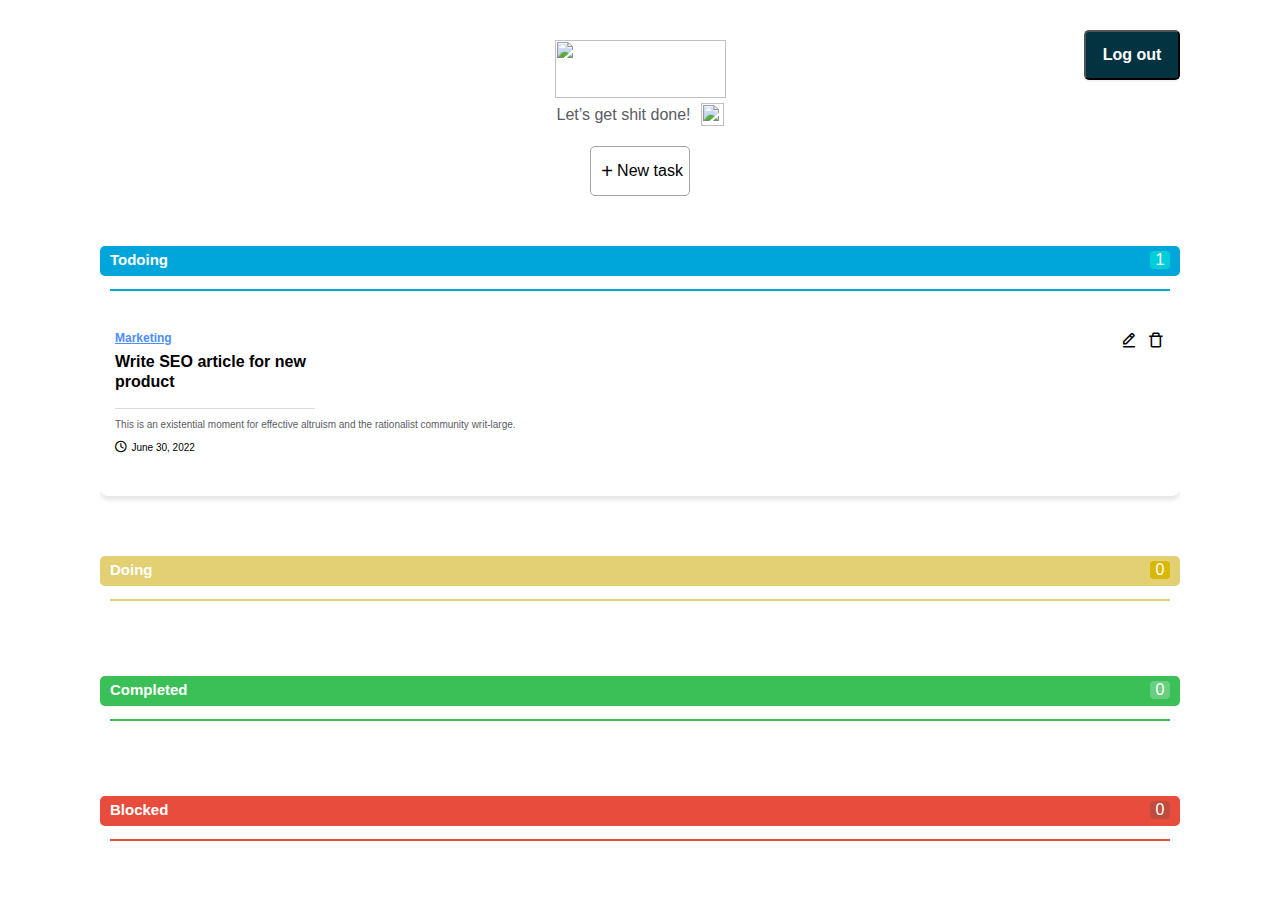
==== home.html @ 5cab06c1 "update" ====
<!DOCTYPE html>
<html lang="en">
<head>
    <meta charset="UTF-8">
    <meta name="viewport" content="width=device-width, initial-scale=1.0">
    <title>Document</title>
    <link rel="stylesheet" href="./home.css">
    <link rel="preconnect" href="https://fonts.googleapis.com">
    <link rel="preconnect" href="https://fonts.gstatic.com" crossorigin>
    <link rel="stylesheet" href="https://cdnjs.cloudflare.com/ajax/libs/font-awesome/6.5.1/css/all.min.css">
    <link rel="stylesheet" href="https://cdnjs.cloudflare.com/ajax/libs/font-awesome/4.7.0/css/font-awesome.min.css">
    <link href="https://unpkg.com/boxicons@2.0.9/css/boxicons.min.css" rel="stylesheet"/>
</head>
<body>
    <button id="Logout">Log out</button>
    <header>
        <div id="logo">
            <img id="imglogo" src="./img/logoTask.png" alt="">
            <div>
                <span>Let’s get shit done!</span>
                <img src="./img/2d2e834bbaad79416720e7e3df919614.png" alt="">
            </div>
        </div>
        <div id="newtask">
            <button onclick="OnInput()"><span>+</span> <span>New task</span></button>
        </div>
    </header>
    <div id="bg"></div>
    <div id = "bginput">
        <div id = "input">
            <i id="X" class="fa-solid fa-xmark" onclick="OffInput()"></i>
            <h2>Add new todo</h2>
            <form>
                <input id="a" type="text" placeholder="Category Ect: Marketing" onblur="validateA()" required>
                <input id="h3" type="text" placeholder="Title" onblur="validateH3()" required>
                <textarea id="p" rows="4" placeholder="Content" onblur="validateP()" required style="width: 500px;"></textarea>
                <button type="button" onclick="SaveInput()">Submit</button>
            </form>
        </div>
    </div>
    <div id = "bginputedit">
        <div id = "inputedit">
            <i id="X" class="fa-solid fa-xmark" onclick="OffInputEdit()"></i>
            <h2>Edit</h2>
            <form>
                <input id="edita" type="text" placeholder="Category Ect: Marketing" onblur="validateEditA()" required>
                <input id="edith3" type="text" placeholder="Title" onblur="validateEditH3()" required>
                <textarea id="editp" rows="4" placeholder="Content" onblur="validateEditP()" required style="width: 500px;"></textarea>
                <div>
                    <input type="radio" id="todoradio" name="check"><label for="Todo">Todo</label>
                    <input type="radio" id="doingradio" name="check"><label for="Doing">Doing</label>
                    <input type="radio" id="completedradio" name="check"><label for="Completed">Completed</label>
                    <input type="radio" id="blockedradio" name="check"><label for="Blocked">Blocked</label>
                </div>
                <button type="button" onclick="SaveInputEdit()">Submit</button>
            </form>
        </div>
    </div>
    <div class="container">
        <div class="form" >
            <div id="todo" class="headerlists">
                <div>
                    <h2>Todoing</h2>
                    <span id="listCountTodo">0</span>
                </div>
            </div>
            <div id="todos">
                <div class="list" id="todos" draggable="true">
                    <div class="toplist">
                        <a href="">Marketing</a>
                        <div class="icons">
                            <i class="bx bx-edit-alt" onclick="OnInputEdit(event)"></i>
                            <i class="bx bx-trash-alt" onclick="deleteTodo(event)"></i>
                        </div>
                    </div>
                    <h3>Write SEO article for new product</h3>
                    <p>This is an existential moment for effective altruism and the rationalist community writ-large.</p>
                    <i class="fa-regular fa-clock"></i> <span>June 30, 2022</span>
                </div>
            </div>
        </div>
        <div class="form">
            <div id="doing" class="headerlists">
                <div>
                    <h2>Doing</h2>
                    <span id="listCountDoing">0</span>
                </div>
                
            </div>
            <div id="doings">

            </div>
        </div>
        <div class="form">
            <div id="completed" class="headerlists">
                <div>
                    <h2>Completed</h2>
                    <span id="listCountCompleted">0</span>
                </div>
                
            </div>
            <div id="completeds"></div>
        </div>  
        <div class="form">
            <div id="blocked" class="headerlists">
                <div>
                    <h2>Blocked</h2>
                    <span id="listCountBlocked">0</span>
                </div>
                
            </div>
            <div id="blockeds">
                    
            </div>
        </div>
    </div>
    <script src="./home.js"></script>
</body>
</html>
---- home.css ----
*{
    box-sizing: border-box;
    font-family: "Plus Jakarta Sans", sans-serif;
}
body{
    margin: 40px 100px;
}
#Logout{
    position: absolute;
    top: 30px;
    right: 100px;
    width: 96px;
    height: 50px;
    border-radius: 5px;
    font-size: 16px;
    font-weight: 600;
    background-color: #033240;
    color: #fff;
    box-shadow: 0px 2px 0px 0px #0000000B;
}
header{
    display: flex;
    justify-content: space-between;
}
#logo{
    display: flex;
    flex-direction: column;
    gap: 5px;
}
#imglogo{
    width: 171px;
    height: 58px;
}
#logo div{
    display: flex;
    align-items: center;
}
#logo span{
    width: 144px;
    height: 20px;
    font-size: 16px;
    font-weight: 400;
    line-height: 20.16px;
    text-align: left;
    color: #5A5C63;
    font-family: "Plus Jakarta Sans", sans-serif;
}
#logo div img{
    width: 23px;
    height: 23px;
}
#newtask{
    display: flex;
    align-items: flex-end;
}
#newtask button{
    display: flex;
    padding: 0;
    width: 96px;
    height: 30px;
    align-items: center;
    background-color: #fff;
    border: #fff;
    border-radius: 5px;
}
#newtask button:active{
    box-shadow: 2px 2px 5px #786e68;
}
#newtask button span:first-child{
    display: flex;
    justify-content: center;
    width: 20px;
    height: 20px;
    align-items: center;
    font-size: 20px;
}
#newtask button span:last-child{
    font-family: "Plus Jakarta Sans", sans-serif;
    font-size: 16px;
    font-weight: 400;
    line-height: 20.16px;
    text-align: center;
}
#bginput{
    position: absolute;
    width: 100%;
    height: 100%;
    top: 0;
    left: 0;
    display: none;
    z-index: 5;
    justify-content: center;
    align-items: center;
}
#input{
    position: absolute;
    display: flex;
    justify-content: center;
    flex-direction: column;
    align-items: center;
    padding: 30px 20px;
    background-color: #fff;
    border-radius: 10px;
}
#input #X{
    position: absolute;
    top: 5%;
    left: 92%;
    font-size: 24px;
}
#input h2{
    font-size: 40px;
    margin-bottom: 20px;
    font-weight: 500;
}
#input form{
    display: flex;
    flex-direction: column;
}
#bg{
    display: none;
    position: absolute;
    width: 100%;
    height: 100%;
    background-color: #F5F5F5;
    opacity: 0.9;
    z-index: 5;
    left: 0;
    top: 0;
}
/* Edit */
#bginputedit{
    position: absolute;
    width: 100%;
    height: 100%;
    top: 0;
    left: 0;
    display: none;
    z-index: 8;
    justify-content: center;
    align-items: center;
}
#inputedit{
    position: absolute;
    display: flex;
    justify-content: center;
    flex-direction: column;
    align-items: center;
    padding: 30px 20px;
    background-color: #fff;
    border-radius: 10px;
}
#inputedit #X{
    position: absolute;
    top: 5%;
    left: 92%;
    font-size: 24px;
}
#inputedit h2{
    font-size: 40px;
    margin-bottom: 20px;
    font-weight: 500;
}
#inputedit form{
    display: flex;
    flex-direction: column;
}
input{
    margin-bottom: 10px;
    height: 30px;
    width: 500px;
    border-radius: 5px;
}
textarea{
    width: 500px;
    max-width: 500px;
    min-width: 500px;
    height: auto;
    margin-bottom: 10px;
    border-radius: 5px;
}
#input button{
    border-radius: 5px;
    padding: 3px 0;
}
form div label{
    margin-right: 60px;
}
form div label:last-child{
    margin-right: 0px;
}
form div input{
    width: 13px;
    height: 13px;
}
.container{
    display: flex;
    flex-wrap: wrap;
    justify-content: space-between;
}
.form{
    display: flex;
    flex-direction: column;
    align-items: center;
    margin: 50px 0 0 0;
    width: 310px;
}
.headerlists{
    width: 310px;
    margin-bottom: 40px;
    border-radius: 5px;
    padding: 5px 10px;
    color: #fff;
}
.headerlists div{
    display: flex;
    justify-content: space-between;
}
.headerlists div span{
    width: 20px;
    border-radius: 4px;
    text-align: center;
    
}
.headerlists::after{
    display: block;
    content: "";
    width: 290px;
    height: 2px;
    transform: translateY(20px);
}
h2{
    margin: 0px;
    font-size: 15px;
}
#todo{
    background-color: #00A6DA;
}
#todo div span{
    background-color: #00CDDA;
}
#todo::after{
    background-color: #00A6DA;
}

#doing{
    background-color: #CCAC038F;
    ;
}
#doing div span{
    background-color: #DAB700;
}
#doing::after{
    background-color: #CCAC038F;
}
#completed{
    background-color: #3BC057;
}
#completed div span{
    background-color: #69CE7E;
}
#completed::after{
    background-color: #3BC057;
}
#blocked{
    background-color: #E74C3C;
}
#blocked div span{
    background-color: #be4d40;
}
#blocked::after{
    background-color: #E74C3C;
}
.lists{
    height: 100%;
    width: 100%;
}
#todos .list{
    width: 300px;
    min-height: 180px;
    height: auto;
    padding: 15px;
    border-radius: 8px;
    margin-bottom: 10px;
    box-shadow: 0px 4px 4px 0px #0000001A;
}
#doings .list{
    width: 300px;
    min-height: 180px;
    height: auto;
    padding: 15px;
    border-radius: 8px;
    margin-bottom: 10px;
    box-shadow: 0px 4px 4px 0px #0000001A;
}
#completeds .list{
    width: 300px;
    min-height: 180px;
    height: auto;
    padding: 15px;
    border-radius: 8px;
    margin-bottom: 10px;
    box-shadow: 0px 4px 4px 0px #0000001A;
}
#blockeds .list{
    width: 300px;
    min-height: 180px;
    height: auto;
    padding: 15px;
    border-radius: 8px;
    margin-bottom: 10px;
    box-shadow: 0px 4px 4px 0px #0000001A;
}
.toplist{
    display: flex;
    justify-content: space-between;
}
.list h3{
    margin-top: 0;
    font-size: 16px;
    font-weight: 700;
    line-height: 20.16px;
    width: 200px;
}
.list a{
    font-size: 12px;
    font-weight: 700;
    line-height: 15.12px;
    color: #4D8EFF;
}
.list p{
    font-size: 10px;
    font-weight: 400;
    line-height: 12.6px;
    color: #5A5C63;
    margin-bottom: 5px;
}
.list p::before{
    content: "";
    display: block;
    width: 200px;
    height: 1px;
    background-color: #DBDBDB;
    margin-bottom: 10px;
}
.list span{
    font-size: 10px;
    font-weight: 400;
    line-height: 12.6px;
}
.list i{
    font-size: 12px;
}
.list .icons i{
    font-size: 18px;
    margin-left: 5px;
}

#todos{
    overflow-y: auto; 
    height: 700px;
    width: 100%;
}
#todos::-webkit-scrollbar {
    width: 6px;
    background-color: #F5F5F5;
} 
#doings{
    overflow-y: auto; 
    height: 700px;
    width: 100%;
}
#doings::-webkit-scrollbar {
    width: 6px;
    background-color: #F5F5F5;
}
#completeds{
    overflow-y: auto; 
    height: 700px;
    width: 100%;
}
#completeds::-webkit-scrollbar {
    width: 6px;
    background-color: #F5F5F5;
}
#blockeds{
    overflow-y: auto; 
    height: 700px;
    width: 100%;
}
#blockeds::-webkit-scrollbar {
    width: 6px;
    background-color: #F5F5F5;
}

form .error{
    border: 1px solid red;
}
form .success{
    border: 1px solid greenyellow;
}

@media only screen and (max-width: 1440px) {
    header{
        flex-direction: column;
    }
    header #logo{
        align-items: center;
    }
    header #newtask{
        justify-content: center;
    }
    #newtask button{
        display: flex;
        justify-content: center;
        margin-top: 20px;
        width: 100px;
        height: 50px;
        border: 1px solid #ac9f9f;
    }
    .form{
        width: 100%;
        max-height: 400px;
    }
    .headerlists{
        width: 100%;
    }
    .headerlists::after{
        width: 100%;
    }
    #todos .list{
        width: 100%;
    }
    #doings .list{
        width: 100%;
    }
    #completeds .list{
        width: 100%;
    }
    #blockeds .list{
        width: 100%;
    }
    #todos{
        overflow-y: auto; 
        height: 100%;
        width: 100%;
    }
    #doings{
        overflow-y: auto; 
        height: 100%;
        width: 100%;
    }
    #completeds{
        overflow-y: auto; 
        height: 100%;
        width: 100%;
    }
    #blockeds{
        overflow-y: auto; 
        height: 100%;
        width: 100%;
    }
}
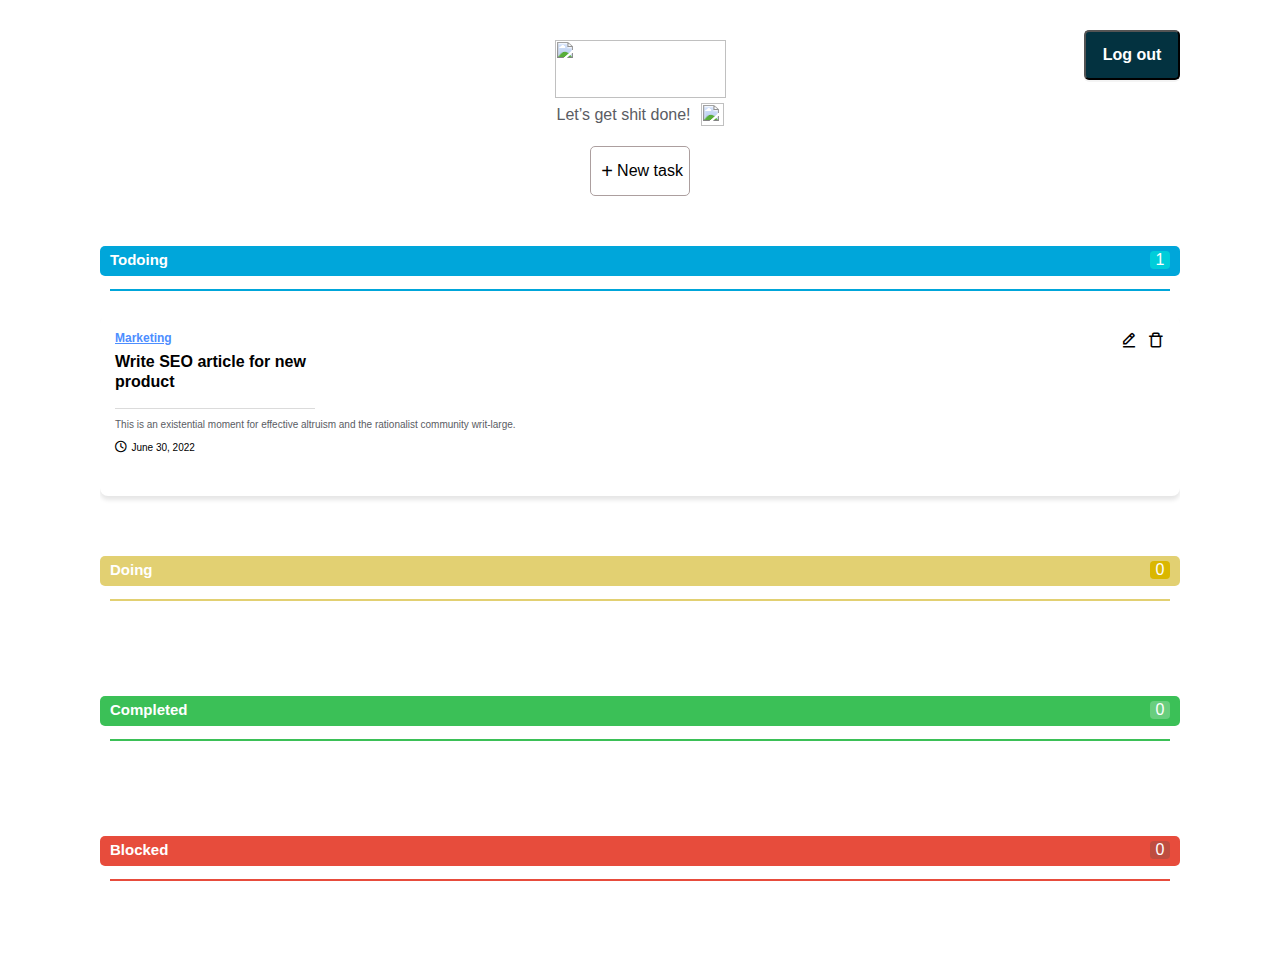
==== commit 75176cc7: "update" ====
--- a/home.html
+++ b/home.html
@@ -67,16 +67,17 @@
             <div id="todos">
                 <div class="list" id="todos" draggable="true">
                     <div class="toplist">
-                        <a href="">Marketing</a>
+                        <span id="a" href="">Marketing</span>
                         <div class="icons">
                             <i class="bx bx-edit-alt" onclick="OnInputEdit(event)"></i>
                             <i class="bx bx-trash-alt" onclick="deleteTodo(event)"></i>
                         </div>
                     </div>
-                    <h3>Write SEO article for new product</h3>
-                    <p>This is an existential moment for effective altruism and the rationalist community writ-large.</p>
+                    <h3 id="h3">Write SEO article for new product</h3>
+                    <p id="p">This is an existential moment for effective altruism and the rationalist community writ-large.</p>
                     <i class="fa-regular fa-clock"></i> <span>June 30, 2022</span>
                 </div>
+                
             </div>
         </div>
         <div class="form">
--- a/home.css
+++ b/home.css
@@ -17,6 +17,7 @@
     background-color: #033240;
     color: #fff;
     box-shadow: 0px 2px 0px 0px #0000000B;
+    cursor: pointer;
 }
 header{
     display: flex;
@@ -62,6 +63,7 @@
     background-color: #fff;
     border: #fff;
     border-radius: 5px;
+    cursor: pointer;
 }
 #newtask button:active{
     box-shadow: 2px 2px 5px #786e68;
@@ -182,6 +184,7 @@
 #input button{
     border-radius: 5px;
     padding: 3px 0;
+    cursor: pointer;
 }
 form div label{
     margin-right: 60px;
@@ -195,7 +198,7 @@
 }
 .container{
     display: flex;
-    flex-wrap: wrap;
+    /* flex-wrap: wrap; */
     justify-content: space-between;
 }
 .form{
@@ -322,7 +325,8 @@
     line-height: 20.16px;
     width: 200px;
 }
-.list a{
+.list #a{
+    text-decoration-line: underline;
     font-size: 12px;
     font-weight: 700;
     line-height: 15.12px;
@@ -350,14 +354,16 @@
 }
 .list i{
     font-size: 12px;
+    cursor: pointer;
 }
 .list .icons i{
     font-size: 18px;
     margin-left: 5px;
+    cursor: pointer;
 }
 
 #todos{
-    overflow-y: auto; 
+    overflow-y: auto;
     height: 700px;
     width: 100%;
 }
@@ -404,6 +410,9 @@
     header{
         flex-direction: column;
     }
+    .container{
+        flex-direction: column;
+    }
     header #logo{
         align-items: center;
     }
@@ -417,6 +426,7 @@
         width: 100px;
         height: 50px;
         border: 1px solid #ac9f9f;
+        cursor: pointer;
     }
     .form{
         width: 100%;
@@ -444,20 +454,24 @@
         overflow-y: auto; 
         height: 100%;
         width: 100%;
+        min-height: 20px;
     }
     #doings{
         overflow-y: auto; 
         height: 100%;
         width: 100%;
+        min-height: 20px;
     }
     #completeds{
         overflow-y: auto; 
         height: 100%;
         width: 100%;
+        min-height: 20px;
     }
     #blockeds{
         overflow-y: auto; 
         height: 100%;
         width: 100%;
+        min-height: 20px;
     }
 }